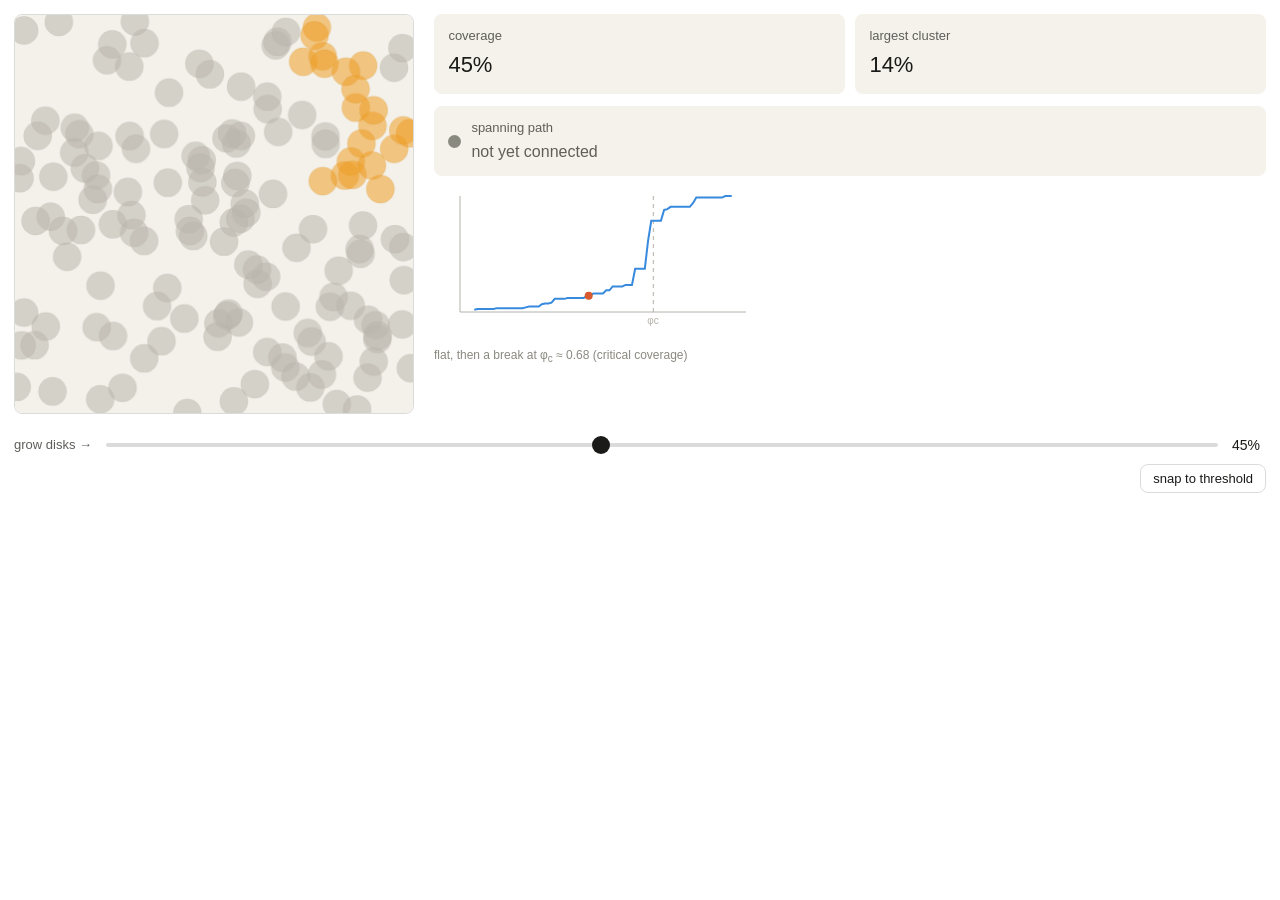
==== docs/widgets/disks.html @ 06462e5b "Interactive percolation site: phase-transition explorer Seven live percolation models (square, hex, " ====
<!DOCTYPE html>
<html lang="en">
<head>
<meta charset="utf-8">
<meta name="viewport" content="width=device-width, initial-scale=1">
<title>Continuum disk percolation</title>
<link rel="stylesheet" href="../theme.css">
</head>
<body>
<h2 class="sr-only">Continuum percolation: randomly placed disks grow until, near 68 percent coverage, they overlap into a single cluster spanning left to right.</h2>

<div style="display:flex; flex-wrap:wrap; gap:20px; align-items:flex-start;">
  <div style="flex:0 0 auto;">
    <canvas id="dlat" width="400" height="400" role="img" aria-label="Overlapping disks percolation" style="width:400px; height:auto; max-width:100%; border-radius:var(--border-radius-md); border:0.5px solid var(--color-border-tertiary); display:block;"></canvas>
  </div>
  <div style="flex:1 1 220px; min-width:220px; display:flex; flex-direction:column; gap:12px;">
    <div style="display:grid; grid-template-columns:1fr 1fr; gap:10px;">
      <div style="background:var(--color-background-secondary); border-radius:var(--border-radius-md); padding:0.75rem 0.9rem;">
        <div style="font-size:13px; color:var(--color-text-secondary);">coverage</div>
        <div id="d-cov" style="font-size:22px; font-weight:500;">45%</div>
      </div>
      <div style="background:var(--color-background-secondary); border-radius:var(--border-radius-md); padding:0.75rem 0.9rem;">
        <div style="font-size:13px; color:var(--color-text-secondary);">largest cluster</div>
        <div id="d-cl" style="font-size:22px; font-weight:500;">&mdash;</div>
      </div>
    </div>
    <div style="background:var(--color-background-secondary); border-radius:var(--border-radius-md); padding:0.75rem 0.9rem; display:flex; align-items:center; gap:10px;">
      <span id="d-ic" class="status-dot"></span>
      <div>
        <div style="font-size:13px; color:var(--color-text-secondary);">spanning path</div>
        <div id="d-span" style="font-size:16px; font-weight:500;">not yet connected</div>
      </div>
    </div>
    <canvas id="dcurve" width="320" height="150" role="img" aria-label="Largest cluster fraction versus coverage" style="width:100%; max-width:320px; height:auto;"></canvas>
    <div style="font-size:12px; color:var(--color-text-tertiary); margin-top:-4px;">flat, then a break at &phi;<sub>c</sub> &asymp; 0.68 (critical coverage)</div>
  </div>
</div>

<div style="margin-top:1.25rem; display:flex; align-items:center; gap:12px;">
  <span style="font-size:13px; color:var(--color-text-secondary);">grow disks &rarr;</span>
  <input id="dslider" type="range" min="0.05" max="0.95" step="0.01" value="0.45" style="flex:1;" />
  <span id="dslider-out" style="font-size:14px; font-weight:500; min-width:34px;">45%</span>
</div>
<div style="display:flex; justify-content:flex-end; margin-top:8px;">
  <button onclick="window.__disk_jump(0.68)">snap to threshold</button>
</div>

<script>
(function(){
  const NUM=150, PHC=0.676;
  const dark=matchMedia('(prefers-color-scheme: dark)').matches;
  const COL=dark
    ? {empty:'#26261f', gray:'#6b6a63', amber:'#EF9F27', coral:'#D85A30', axis:'#5F5E5A', muted:'#888780', line:'#85B7EB', dot:'#D85A30', edge:'rgba(255,255,255,0.10)', off:'#76746c'}
    : {empty:'#F3F1EA', gray:'#B9B7AD', amber:'#EF9F27', coral:'#D85A30', axis:'#B4B2A9', muted:'#B4B2A9', line:'#378ADD', dot:'#D85A30', edge:'rgba(0,0,0,0.08)', off:'#8a8980'};

  const px=new Float32Array(NUM), py=new Float32Array(NUM);
  for(let i=0;i<NUM;i++){ px[i]=Math.random(); py[i]=Math.random(); }

  const lat=document.getElementById('dlat'), lctx=lat.getContext('2d');
  const cur=document.getElementById('dcurve'), cctx=cur.getContext('2d');
  const W=400;

  function rFromCov(phi){ const eta=-Math.log(1-phi); return Math.sqrt(eta/(NUM*Math.PI)); }

  function compute(r){
    const parent=new Int32Array(NUM);
    for(let i=0;i<NUM;i++)parent[i]=i;
    function find(x){ while(parent[x]!==x){parent[x]=parent[parent[x]];x=parent[x];} return x; }
    const d2=(2*r)*(2*r);
    for(let i=0;i<NUM;i++) for(let j=i+1;j<NUM;j++){
      const dx=px[i]-px[j], dy=py[i]-py[j];
      if(dx*dx+dy*dy<d2){ const ra=find(i),rb=find(j); if(ra!==rb)parent[ra]=rb; }
    }
    const size=new Int32Array(NUM); let lRoot=-1,lSize=0;
    for(let i=0;i<NUM;i++){ const r2=find(i); size[r2]++; if(size[r2]>lSize){lSize=size[r2];lRoot=r2;} }
    const left=new Set(), right=new Set();
    for(let i=0;i<NUM;i++){ if(px[i]<=r)left.add(find(i)); if(px[i]>=1-r)right.add(find(i)); }
    let spans=false,sRoot=-1;
    for(const rr of left){ if(right.has(rr)){spans=true;sRoot=rr;break;} }
    return {find,lRoot,lSize,spans,sRoot};
  }

  const curve=[];
  for(let k=0;k<=80;k++){ const phi=0.05+0.9*k/80; const res=compute(rFromCov(phi)); curve.push({phi, v:res.lSize/NUM}); }

  function drawLattice(r,res){
    lctx.clearRect(0,0,W,W);
    lctx.fillStyle=COL.empty; lctx.fillRect(0,0,W,W);
    lctx.globalAlpha=0.55; lctx.lineWidth=0.5;
    for(let i=0;i<NUM;i++){
      const root=res.find(i);
      let c=COL.gray;
      if(res.spans&&root===res.sRoot)c=COL.coral;
      else if(root===res.lRoot)c=COL.amber;
      lctx.fillStyle=c; lctx.strokeStyle=COL.edge;
      lctx.beginPath(); lctx.arc(px[i]*W, py[i]*W, r*W, 0, 7); lctx.fill(); lctx.stroke();
    }
    lctx.globalAlpha=1;
  }
  function drawCurve(phi,frac){
    const Wc=320,H=150,pad=26;
    cctx.clearRect(0,0,Wc,H);
    cctx.strokeStyle=COL.axis; cctx.lineWidth=1;
    cctx.beginPath(); cctx.moveTo(pad,8); cctx.lineTo(pad,H-pad); cctx.lineTo(Wc-8,H-pad); cctx.stroke();
    const xc=pad+PHC*(Wc-8-pad);
    cctx.setLineDash([4,4]); cctx.strokeStyle=COL.muted;
    cctx.beginPath(); cctx.moveTo(xc,8); cctx.lineTo(xc,H-pad); cctx.stroke(); cctx.setLineDash([]);
    cctx.fillStyle=COL.muted; cctx.font='10px sans-serif'; cctx.fillText('φc',xc-6,H-pad+12);
    cctx.strokeStyle=COL.line; cctx.lineWidth=2; cctx.beginPath();
    for(let k=0;k<curve.length;k++){ const X=pad+curve[k].phi*(Wc-8-pad), Y=(H-pad)-curve[k].v*(H-pad-8);
      if(k===0)cctx.moveTo(X,Y); else cctx.lineTo(X,Y); }
    cctx.stroke();
    const X=pad+phi*(Wc-8-pad), Y=(H-pad)-frac*(H-pad-8);
    cctx.fillStyle=COL.dot; cctx.beginPath(); cctx.arc(X,Y,4,0,7); cctx.fill();
  }
  function update(phi){
    const r=rFromCov(phi), res=compute(r), frac=res.lSize/NUM;
    drawLattice(r,res); drawCurve(phi,frac);
    document.getElementById('d-cov').textContent=Math.round(phi*100)+'%';
    document.getElementById('dslider-out').textContent=Math.round(phi*100)+'%';
    document.getElementById('d-cl').textContent=Math.round(frac*100)+'%';
    const span=document.getElementById('d-span'), ic=document.getElementById('d-ic');
    if(res.spans){ span.textContent='connected left → right'; span.style.color='var(--color-text-primary)'; ic.style.background=COL.coral; }
    else { span.textContent='not yet connected'; span.style.color='var(--color-text-secondary)'; ic.style.background=COL.off; }
  }
  const s=document.getElementById('dslider');
  s.addEventListener('input', e=>update(parseFloat(e.target.value)));
  window.__disk_jump=function(v){ s.value=v; update(v); };
  update(0.45);
  try{ new ResizeObserver(()=>{ try{parent.postMessage({h:document.body.scrollHeight},'*')}catch(e){} }).observe(document.body); }catch(e){}
})();
</script>
</body>
</html>
---- docs/theme.css ----
:root{
  --color-text-primary:#1a1a18;
  --color-text-secondary:#5f5e5a;
  --color-text-tertiary:#8a8980;
  --color-background-primary:#ffffff;
  --color-background-secondary:#f4f2ea;
  --color-background-tertiary:#efeee7;
  --color-border-tertiary:rgba(0,0,0,0.14);
  --border-radius-md:8px;
  --border-radius-lg:12px;
  --font-sans:-apple-system,BlinkMacSystemFont,"Segoe UI",Roboto,Helvetica,Arial,sans-serif;
}
@media (prefers-color-scheme: dark){
  :root{
    --color-text-primary:#ececea;
    --color-text-secondary:#a8a79f;
    --color-text-tertiary:#76746c;
    --color-background-primary:#1c1c1a;
    --color-background-secondary:#26261f;
    --color-background-tertiary:#22221c;
    --color-border-tertiary:rgba(255,255,255,0.14);
  }
}
*{box-sizing:border-box;}
body{font-family:var(--font-sans);color:var(--color-text-primary);margin:0;padding:14px;background:transparent;line-height:1.6;-webkit-font-smoothing:antialiased;}
.sr-only{position:absolute;width:1px;height:1px;padding:0;margin:-1px;overflow:hidden;clip:rect(0,0,0,0);border:0;}
input[type=range]{-webkit-appearance:none;appearance:none;height:4px;background:var(--color-border-tertiary);border-radius:4px;outline:none;cursor:pointer;}
input[type=range]::-webkit-slider-thumb{-webkit-appearance:none;width:18px;height:18px;border-radius:50%;background:var(--color-text-primary);cursor:pointer;}
input[type=range]::-moz-range-thumb{width:18px;height:18px;border:none;border-radius:50%;background:var(--color-text-primary);cursor:pointer;}
button{font-family:inherit;font-size:13px;background:transparent;color:var(--color-text-primary);border:0.5px solid var(--color-border-tertiary);border-radius:var(--border-radius-md);padding:6px 12px;cursor:pointer;transition:background .15s;}
button:hover{background:var(--color-background-secondary);}
button:active{transform:scale(0.98);}
.status-dot{width:13px;height:13px;border-radius:50%;background:var(--color-text-tertiary);display:inline-block;flex:0 0 auto;}
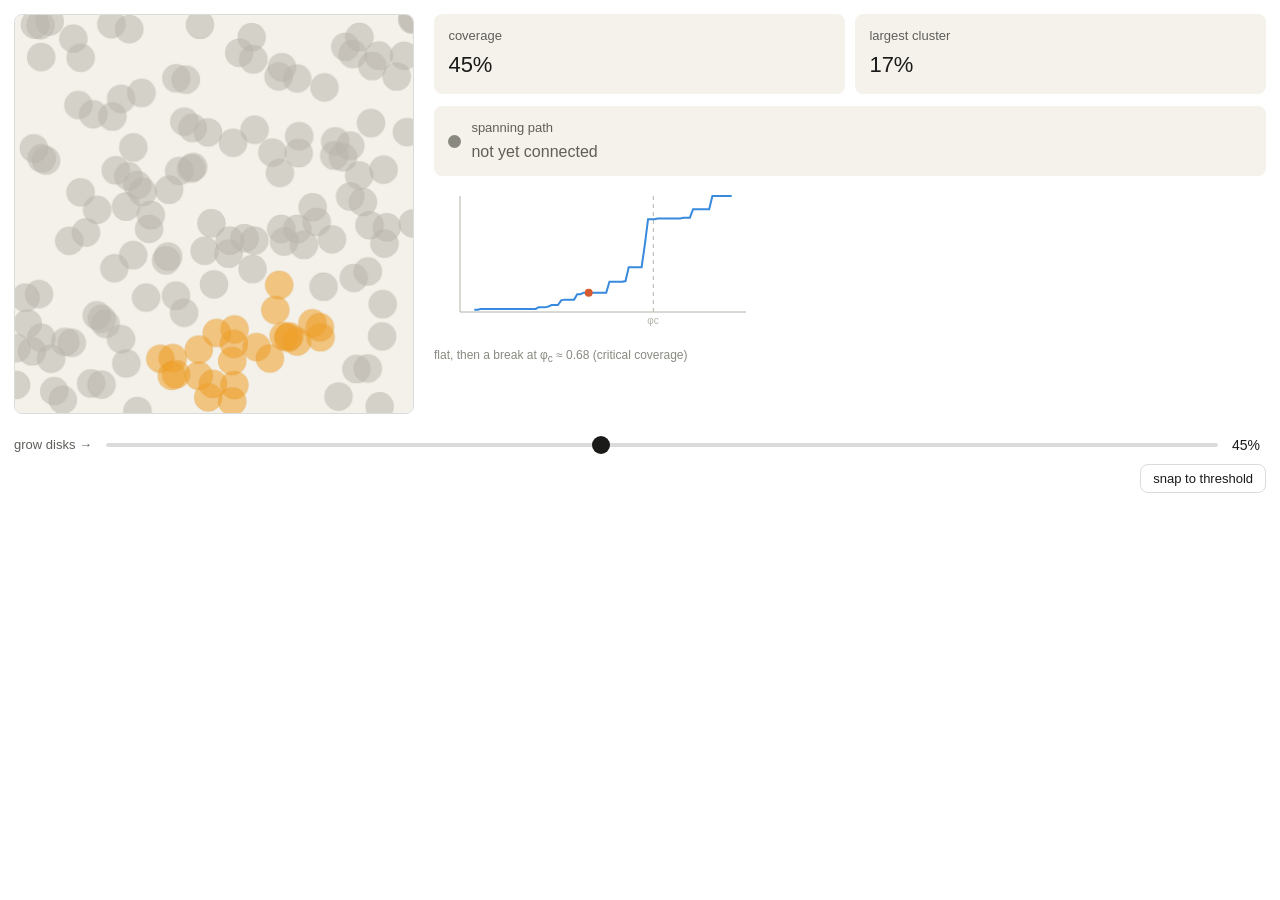
==== commit 3fdc1d50: "Add noindex meta to all pages Adds <meta name="robots" content="noindex, nofollow"> to every HTML pa" ====
--- a/docs/widgets/disks.html
+++ b/docs/widgets/disks.html
@@ -1,6 +1,7 @@
 <!DOCTYPE html>
 <html lang="en">
 <head>
+<meta name="robots" content="noindex, nofollow">
 <meta charset="utf-8">
 <meta name="viewport" content="width=device-width, initial-scale=1">
 <title>Continuum disk percolation</title>
